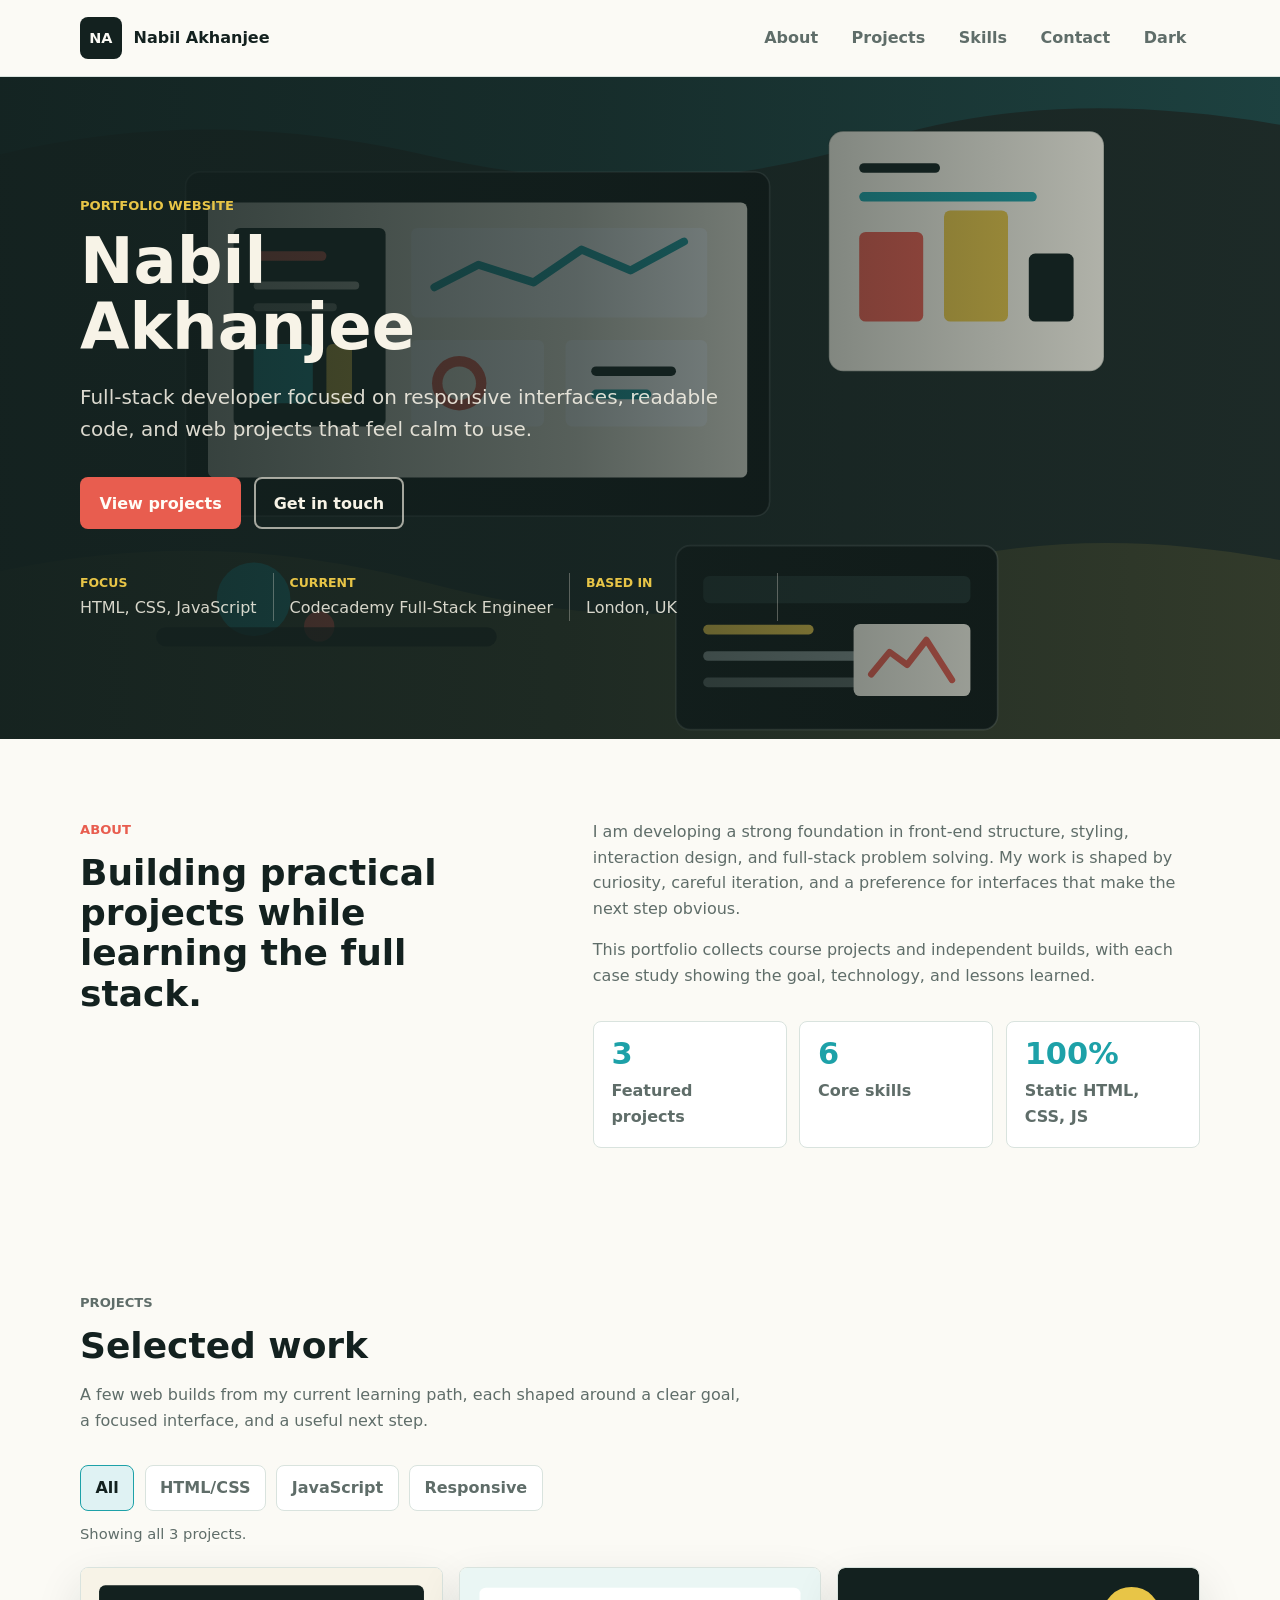
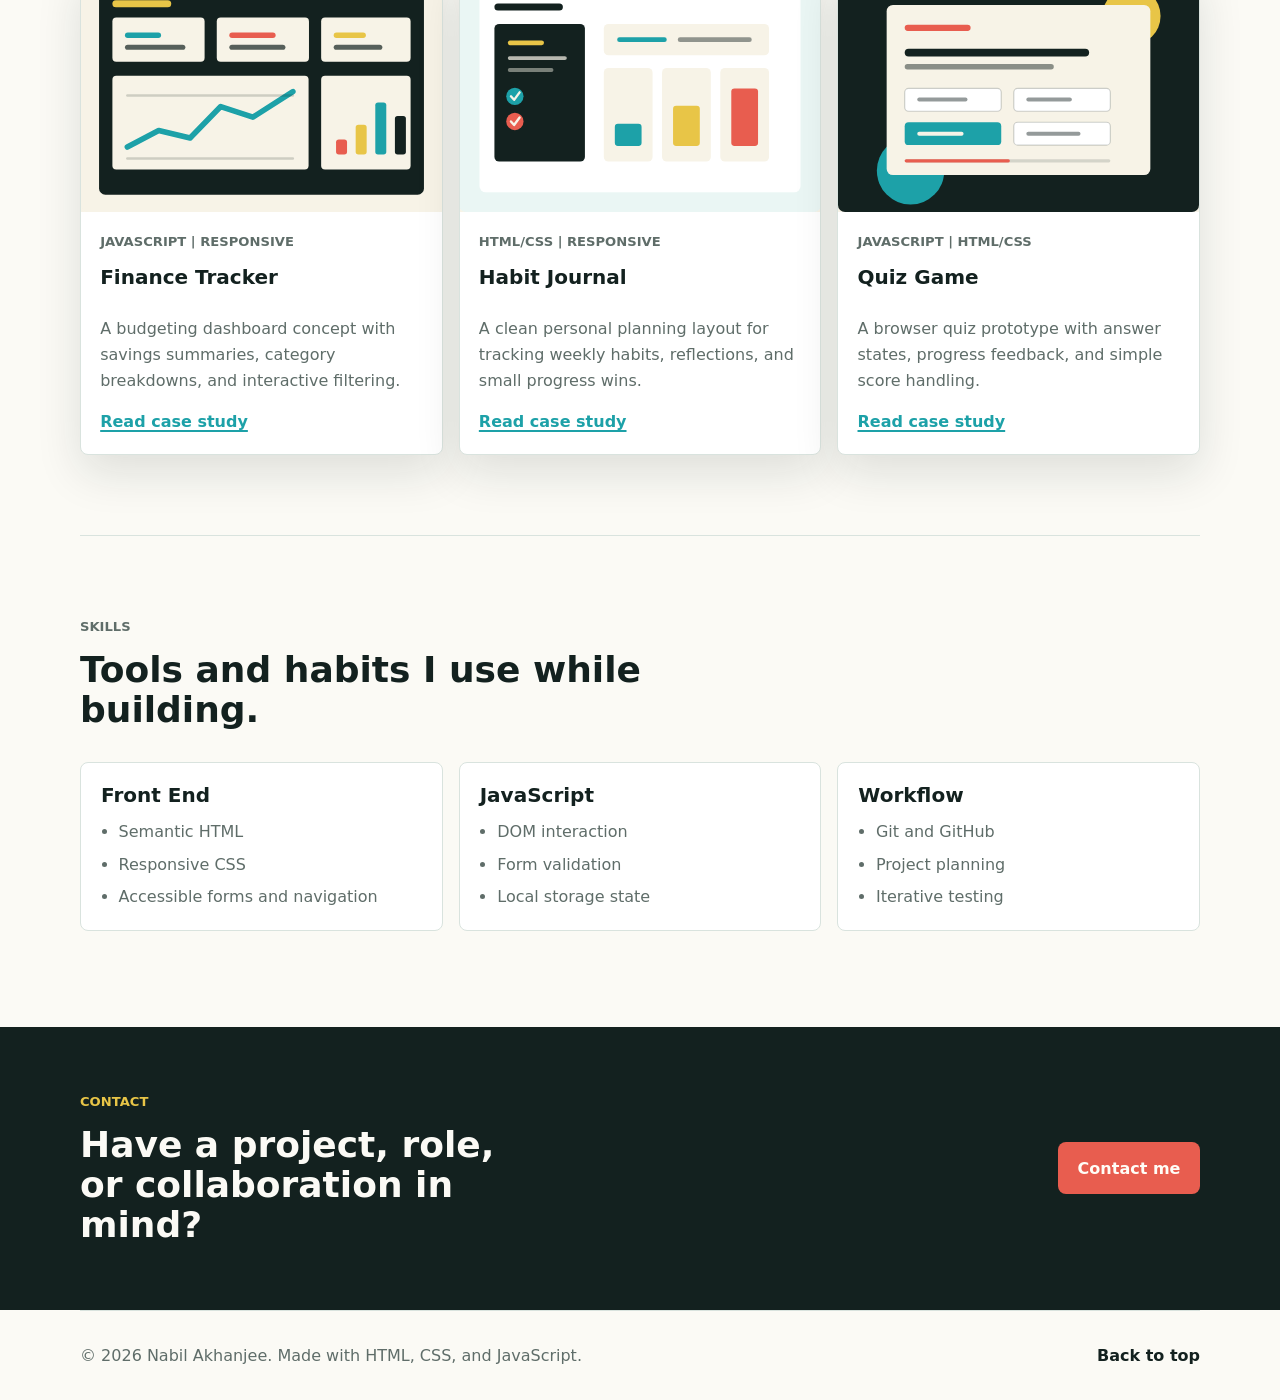
==== index.html @ 6a5a8739 "Create portfolio website" ====
<!DOCTYPE html>
<html lang="en">
  <head>
    <meta charset="UTF-8" />
    <meta name="viewport" content="width=device-width, initial-scale=1.0" />
    <meta
      name="description"
      content="Portfolio website for Nabil Akhanjee, a full-stack developer building clear and useful web experiences."
    />
    <title>Nabil Akhanjee | Portfolio</title>
    <link rel="stylesheet" href="style.css" />
    <script src="script.js" defer></script>
  </head>
  <body data-page="home">
    <a class="skip-link" href="#main-content">Skip to content</a>

    <header class="site-header">
      <div class="header-inner">
        <a class="site-logo" href="index.html" aria-label="Nabil Akhanjee home">
          <span class="logo-mark">NA</span>
          <span>Nabil Akhanjee</span>
        </a>

        <button
          class="nav-toggle"
          type="button"
          aria-controls="primary-nav"
          aria-expanded="false"
        >
          <span class="visually-hidden">Menu</span>
          <span class="nav-toggle-line"></span>
          <span class="nav-toggle-line"></span>
          <span class="nav-toggle-line"></span>
        </button>

        <nav class="primary-nav" id="primary-nav" aria-label="Primary navigation">
          <a href="#about">About</a>
          <a href="#projects">Projects</a>
          <a href="#skills">Skills</a>
          <a href="contact.html">Contact</a>
          <button class="theme-toggle" type="button" data-theme-toggle aria-pressed="false">
            Theme
          </button>
        </nav>
      </div>
    </header>

    <main id="main-content">
      <section class="hero" aria-labelledby="hero-title">
        <div class="hero-content reveal">
          <p class="eyebrow">Portfolio Website</p>
          <h1 id="hero-title">Nabil Akhanjee</h1>
          <p class="hero-lede">
            Full-stack developer focused on responsive interfaces, readable code,
            and web projects that feel calm to use.
          </p>
          <div class="hero-actions" aria-label="Portfolio actions">
            <a class="button button-primary" href="#projects">View projects</a>
            <a class="button button-secondary" href="contact.html">Get in touch</a>
          </div>
          <dl class="hero-meta" aria-label="Portfolio summary">
            <div>
              <dt>Focus</dt>
              <dd>HTML, CSS, JavaScript</dd>
            </div>
            <div>
              <dt>Current</dt>
              <dd>Codecademy Full-Stack Engineer</dd>
            </div>
            <div>
              <dt>Based in</dt>
              <dd>London, UK</dd>
            </div>
          </dl>
        </div>
      </section>

      <section class="section split-section reveal" id="about" aria-labelledby="about-title">
        <div>
          <p class="section-kicker">About</p>
          <h2 id="about-title">Building practical projects while learning the full stack.</h2>
        </div>
        <div class="copy-stack">
          <p>
            I am developing a strong foundation in front-end structure, styling,
            interaction design, and full-stack problem solving. My work is shaped
            by curiosity, careful iteration, and a preference for interfaces that
            make the next step obvious.
          </p>
          <p>
            This portfolio collects course projects and independent builds, with
            each case study showing the goal, technology, and lessons learned.
          </p>
          <div class="metrics" aria-label="Portfolio metrics">
            <div class="metric">
              <strong>3</strong>
              <span>Featured projects</span>
            </div>
            <div class="metric">
              <strong>6</strong>
              <span>Core skills</span>
            </div>
            <div class="metric">
              <strong>100%</strong>
              <span>Static HTML, CSS, JS</span>
            </div>
          </div>
        </div>
      </section>

      <section class="section projects-section" id="projects" aria-labelledby="projects-title">
        <div class="section-heading reveal">
          <p class="section-kicker">Projects</p>
          <h2 id="projects-title">Selected work</h2>
          <p>
            A few web builds from my current learning path, each shaped around
            a clear goal, a focused interface, and a useful next step.
          </p>
        </div>

        <div class="filter-bar reveal" aria-label="Project filters">
          <button class="filter-button is-active" type="button" data-filter="all">
            All
          </button>
          <button class="filter-button" type="button" data-filter="html-css">
            HTML/CSS
          </button>
          <button class="filter-button" type="button" data-filter="javascript">
            JavaScript
          </button>
          <button class="filter-button" type="button" data-filter="responsive">
            Responsive
          </button>
        </div>
        <p class="project-status" data-project-status aria-live="polite">Showing all projects.</p>

        <div class="project-grid">
          <article class="project-card reveal" data-project-card data-categories="javascript responsive">
            <a class="project-visual" href="projects/finance-tracker.html" aria-label="Open Finance Tracker project">
              <img src="assets/finance-tracker.svg" alt="Finance tracker dashboard preview" />
            </a>
            <div class="project-card-body">
              <p class="tag-list">JavaScript | Responsive</p>
              <h3>Finance Tracker</h3>
              <p>
                A budgeting dashboard concept with savings summaries, category
                breakdowns, and interactive filtering.
              </p>
              <a class="text-link" href="projects/finance-tracker.html">Read case study</a>
            </div>
          </article>

          <article class="project-card reveal" data-project-card data-categories="html-css responsive">
            <a class="project-visual" href="projects/habit-journal.html" aria-label="Open Habit Journal project">
              <img src="assets/habit-journal.svg" alt="Habit journal weekly planner preview" />
            </a>
            <div class="project-card-body">
              <p class="tag-list">HTML/CSS | Responsive</p>
              <h3>Habit Journal</h3>
              <p>
                A clean personal planning layout for tracking weekly habits,
                reflections, and small progress wins.
              </p>
              <a class="text-link" href="projects/habit-journal.html">Read case study</a>
            </div>
          </article>

          <article class="project-card reveal" data-project-card data-categories="javascript html-css">
            <a class="project-visual" href="projects/quiz-game.html" aria-label="Open Quiz Game project">
              <img src="assets/quiz-game.svg" alt="Quiz game interface preview" />
            </a>
            <div class="project-card-body">
              <p class="tag-list">JavaScript | HTML/CSS</p>
              <h3>Quiz Game</h3>
              <p>
                A browser quiz prototype with answer states, progress feedback,
                and simple score handling.
              </p>
              <a class="text-link" href="projects/quiz-game.html">Read case study</a>
            </div>
          </article>
        </div>
      </section>

      <section class="section skills-section reveal" id="skills" aria-labelledby="skills-title">
        <div class="section-heading">
          <p class="section-kicker">Skills</p>
          <h2 id="skills-title">Tools and habits I use while building.</h2>
        </div>
        <div class="skill-grid">
          <div class="skill-group">
            <h3>Front End</h3>
            <ul>
              <li>Semantic HTML</li>
              <li>Responsive CSS</li>
              <li>Accessible forms and navigation</li>
            </ul>
          </div>
          <div class="skill-group">
            <h3>JavaScript</h3>
            <ul>
              <li>DOM interaction</li>
              <li>Form validation</li>
              <li>Local storage state</li>
            </ul>
          </div>
          <div class="skill-group">
            <h3>Workflow</h3>
            <ul>
              <li>Git and GitHub</li>
              <li>Project planning</li>
              <li>Iterative testing</li>
            </ul>
          </div>
        </div>
      </section>

      <section class="contact-band reveal" aria-labelledby="contact-cta-title">
        <div>
          <p class="section-kicker">Contact</p>
          <h2 id="contact-cta-title">Have a project, role, or collaboration in mind?</h2>
        </div>
        <a class="button button-primary" href="contact.html">Contact me</a>
      </section>
    </main>

    <footer class="site-footer">
      <p>&copy; <span data-current-year></span> Nabil Akhanjee. Made with HTML, CSS, and JavaScript.</p>
      <a href="#main-content">Back to top</a>
    </footer>
  </body>
</html>
---- style.css ----
:root {
  color-scheme: light;
  --bg: #fbfaf5;
  --surface: #ffffff;
  --surface-strong: #f7f3e7;
  --ink: #13211f;
  --muted: #5f6d69;
  --line: #d9e3de;
  --accent: #e85d4f;
  --teal: #1da1a8;
  --gold: #e8c547;
  --success: #247a4d;
  --danger: #b3261e;
  --shadow: 0 18px 46px rgba(19, 33, 31, 0.12);
  --max-width: 1120px;
  --header-height: 76px;
}

:root[data-theme="dark"] {
  color-scheme: dark;
  --bg: #101816;
  --surface: #16221f;
  --surface-strong: #20312d;
  --ink: #f7f3e7;
  --muted: #becbc7;
  --line: #34504a;
  --accent: #ff8a7d;
  --teal: #5ccbd0;
  --gold: #f0d86a;
  --success: #83d6a4;
  --danger: #ff9a91;
  --shadow: 0 18px 46px rgba(0, 0, 0, 0.28);
}

* {
  box-sizing: border-box;
}

html {
  scroll-behavior: smooth;
}

body {
  margin: 0;
  background: var(--bg);
  color: var(--ink);
  font-family: Inter, ui-sans-serif, system-ui, -apple-system, BlinkMacSystemFont, "Segoe UI", sans-serif;
  font-size: 1rem;
  line-height: 1.6;
}

body.nav-open {
  overflow: hidden;
}

img {
  display: block;
  max-width: 100%;
}

a {
  color: inherit;
}

button,
input,
textarea {
  font: inherit;
}

button {
  cursor: pointer;
}

ul,
ol {
  padding-left: 1.2rem;
}

::selection {
  background: var(--gold);
  color: #13211f;
}

.skip-link {
  position: absolute;
  left: 1rem;
  top: 1rem;
  z-index: 100;
  transform: translateY(-160%);
  background: var(--ink);
  color: var(--bg);
  padding: 0.7rem 1rem;
  border-radius: 6px;
}

.skip-link:focus {
  transform: translateY(0);
}

.visually-hidden {
  position: absolute;
  width: 1px;
  height: 1px;
  padding: 0;
  margin: -1px;
  overflow: hidden;
  clip: rect(0, 0, 0, 0);
  white-space: nowrap;
  border: 0;
}

.site-header {
  position: sticky;
  top: 0;
  z-index: 20;
  min-height: var(--header-height);
  background: color-mix(in srgb, var(--bg) 88%, transparent);
  border-bottom: 1px solid var(--line);
  backdrop-filter: blur(18px);
}

.header-inner {
  width: min(100% - 2rem, var(--max-width));
  min-height: var(--header-height);
  margin: 0 auto;
  display: flex;
  align-items: center;
  justify-content: space-between;
  gap: 1rem;
}

.site-logo {
  display: inline-flex;
  align-items: center;
  gap: 0.75rem;
  text-decoration: none;
  font-weight: 800;
}

.logo-mark {
  display: inline-grid;
  place-items: center;
  width: 2.6rem;
  height: 2.6rem;
  border-radius: 8px;
  background: var(--ink);
  color: var(--bg);
  font-size: 0.9rem;
  line-height: 1;
}

.primary-nav {
  display: flex;
  align-items: center;
  gap: 0.4rem;
}

.primary-nav a,
.theme-toggle {
  min-height: 2.5rem;
  border: 0;
  border-radius: 8px;
  background: transparent;
  color: var(--muted);
  text-decoration: none;
  padding: 0.55rem 0.85rem;
  font-weight: 700;
}

.primary-nav a:hover,
.primary-nav a:focus-visible,
.primary-nav a[aria-current="page"],
.theme-toggle:hover,
.theme-toggle:focus-visible {
  color: var(--ink);
  background: var(--surface-strong);
  outline: none;
}

.theme-toggle[aria-pressed="true"] {
  color: var(--ink);
  box-shadow: inset 0 0 0 2px var(--line);
}

.nav-toggle {
  display: none;
  width: 2.75rem;
  height: 2.75rem;
  border: 1px solid var(--line);
  border-radius: 8px;
  background: var(--surface);
  color: var(--ink);
  place-items: center;
  gap: 0.25rem;
}

.nav-toggle-line {
  display: block;
  width: 1.2rem;
  height: 2px;
  background: currentColor;
  border-radius: 999px;
}

.hero {
  min-height: calc(82vh - var(--header-height));
  display: grid;
  align-items: center;
  padding: 5rem 1rem;
  background:
    linear-gradient(90deg, rgba(19, 33, 31, 0.92), rgba(19, 33, 31, 0.7) 45%, rgba(19, 33, 31, 0.18)),
    url("assets/portfolio-workspace.svg");
  background-position: center;
  background-size: cover;
  color: #f7f3e7;
}

.hero-content {
  width: min(100% - 2rem, var(--max-width));
  margin: 0 auto;
}

.eyebrow,
.section-kicker,
.tag-list {
  margin: 0 0 0.8rem;
  color: var(--accent);
  font-size: 0.82rem;
  font-weight: 900;
  text-transform: uppercase;
  letter-spacing: 0;
}

.hero .eyebrow {
  color: var(--gold);
}

.hero h1,
.page-hero h1,
.project-detail-hero h1 {
  margin: 0;
  max-width: 12ch;
  font-size: 4rem;
  line-height: 1.02;
  letter-spacing: 0;
}

.hero-lede {
  max-width: 43rem;
  margin: 1.35rem 0 0;
  color: rgba(247, 243, 231, 0.88);
  font-size: 1.25rem;
}

.hero-actions {
  display: flex;
  flex-wrap: wrap;
  gap: 0.8rem;
  margin-top: 2rem;
}

.button {
  display: inline-flex;
  align-items: center;
  justify-content: center;
  min-height: 2.9rem;
  border: 2px solid transparent;
  border-radius: 8px;
  padding: 0.7rem 1.1rem;
  text-decoration: none;
  font-weight: 900;
  transition: transform 180ms ease, background-color 180ms ease, border-color 180ms ease;
}

.button:hover,
.button:focus-visible {
  transform: translateY(-2px);
  outline: none;
}

.button-primary {
  background: var(--accent);
  color: #fffdf7;
}

.button-primary:hover,
.button-primary:focus-visible {
  background: #c94438;
}

.button-secondary {
  border-color: rgba(247, 243, 231, 0.64);
  color: #f7f3e7;
}

.button-secondary:hover,
.button-secondary:focus-visible {
  background: rgba(247, 243, 231, 0.12);
}

.hero-meta {
  display: flex;
  flex-wrap: wrap;
  gap: 1rem;
  margin: 2.7rem 0 0;
}

.hero-meta div {
  min-width: 12rem;
  padding: 0 1rem 0 0;
  border-right: 1px solid rgba(247, 243, 231, 0.3);
}

.hero-meta dt {
  color: var(--gold);
  font-size: 0.78rem;
  font-weight: 900;
  text-transform: uppercase;
  letter-spacing: 0;
}

.hero-meta dd {
  margin: 0.15rem 0 0;
  color: rgba(247, 243, 231, 0.86);
}

.section {
  width: min(100% - 2rem, var(--max-width));
  margin: 0 auto;
  padding: 5rem 0;
}

.split-section {
  display: grid;
  grid-template-columns: 0.85fr 1.15fr;
  gap: 4rem;
  align-items: start;
}

.section h2,
.contact-band h2 {
  margin: 0;
  font-size: 2.25rem;
  line-height: 1.12;
  letter-spacing: 0;
}

.section-heading {
  max-width: 42rem;
  margin-bottom: 2rem;
}

.section-heading p,
.copy-stack p,
.page-hero p,
.project-detail-hero p,
.project-detail-grid p,
.contact-details p {
  color: var(--muted);
}

.copy-stack p:first-child {
  margin-top: 0;
}

.metrics {
  display: grid;
  grid-template-columns: repeat(3, 1fr);
  gap: 0.8rem;
  margin-top: 2rem;
}

.metric {
  min-height: 7rem;
  padding: 1.1rem;
  border: 1px solid var(--line);
  border-radius: 8px;
  background: var(--surface);
}

.metric strong {
  display: block;
  color: var(--teal);
  font-size: 1.9rem;
  line-height: 1;
}

.metric span {
  display: block;
  margin-top: 0.55rem;
  color: var(--muted);
  font-weight: 700;
}

.projects-section {
  padding-top: 4rem;
}

.filter-bar {
  display: flex;
  flex-wrap: wrap;
  gap: 0.65rem;
  margin-bottom: 0.7rem;
}

.filter-button {
  min-height: 2.5rem;
  border: 1px solid var(--line);
  border-radius: 8px;
  background: var(--surface);
  color: var(--muted);
  padding: 0.55rem 0.9rem;
  font-weight: 800;
}

.filter-button:hover,
.filter-button:focus-visible,
.filter-button.is-active {
  border-color: var(--teal);
  background: color-mix(in srgb, var(--teal) 14%, var(--surface));
  color: var(--ink);
  outline: none;
}

.project-status {
  min-height: 1.5rem;
  margin: 0 0 1.35rem;
  color: var(--muted);
  font-size: 0.92rem;
}

.project-grid {
  display: grid;
  grid-template-columns: repeat(3, minmax(0, 1fr));
  gap: 1rem;
}

.project-card {
  display: flex;
  flex-direction: column;
  min-height: 100%;
  overflow: hidden;
  border: 1px solid var(--line);
  border-radius: 8px;
  background: var(--surface);
  box-shadow: var(--shadow);
}

.project-card[hidden] {
  display: none;
}

.project-visual {
  display: block;
  aspect-ratio: 1.48;
  overflow: hidden;
  background: var(--surface-strong);
}

.project-visual img {
  width: 100%;
  height: 100%;
  object-fit: cover;
  transition: transform 240ms ease;
}

.project-card:hover .project-visual img,
.project-card:focus-within .project-visual img {
  transform: scale(1.025);
}

.project-card-body {
  display: flex;
  flex-direction: column;
  flex: 1;
  padding: 1.2rem;
}

.project-card h3,
.skill-group h3,
.contact-details h2,
.project-detail-grid h2 {
  margin: 0 0 0.65rem;
  font-size: 1.25rem;
  line-height: 1.25;
}

.project-card p {
  color: var(--muted);
}

.project-card .text-link {
  margin-top: auto;
}

.text-link {
  color: var(--teal);
  font-weight: 900;
  text-decoration: underline;
  text-decoration-thickness: 0.12em;
  text-underline-offset: 0.2em;
}

.text-link:hover,
.text-link:focus-visible {
  color: var(--accent);
  outline: none;
}

.skills-section {
  border-top: 1px solid var(--line);
}

.skill-grid {
  display: grid;
  grid-template-columns: repeat(3, minmax(0, 1fr));
  gap: 1rem;
}

.skill-group {
  padding: 1.25rem;
  border: 1px solid var(--line);
  border-radius: 8px;
  background: var(--surface);
}

.skill-group ul,
.checked-list {
  margin: 0;
  padding-left: 1.1rem;
  color: var(--muted);
}

.skill-group li + li,
.checked-list li + li {
  margin-top: 0.45rem;
}

.contact-band {
  width: 100%;
  display: flex;
  align-items: center;
  justify-content: space-between;
  gap: 2rem;
  margin-top: 1rem;
  padding: 4rem max(1rem, calc((100vw - var(--max-width)) / 2));
  background: var(--ink);
  color: var(--bg);
}

.contact-band .section-kicker {
  color: var(--gold);
}

.contact-band h2 {
  max-width: 17ch;
}

.site-footer {
  width: min(100% - 2rem, var(--max-width));
  margin: 0 auto;
  padding: 2rem 0;
  display: flex;
  align-items: center;
  justify-content: space-between;
  gap: 1rem;
  color: var(--muted);
  border-top: 1px solid var(--line);
}

.site-footer p {
  margin: 0;
}

.site-footer a {
  color: var(--ink);
  font-weight: 800;
  text-decoration: none;
}

.page-hero,
.project-detail-hero {
  width: min(100% - 2rem, var(--max-width));
  margin: 0 auto;
  padding: 5rem 0 3rem;
}

.page-hero {
  border-bottom: 1px solid var(--line);
}

.page-hero h1 {
  max-width: 14ch;
}

.page-hero p,
.project-detail-hero p {
  max-width: 48rem;
  font-size: 1.15rem;
}

.contact-layout {
  display: grid;
  grid-template-columns: 0.85fr 1.15fr;
  gap: 3rem;
  align-items: start;
}

.contact-list {
  list-style: none;
  margin: 2rem 0 0;
  padding: 0;
  border-top: 1px solid var(--line);
}

.contact-list li {
  display: flex;
  justify-content: space-between;
  gap: 1rem;
  padding: 1rem 0;
  border-bottom: 1px solid var(--line);
}

.contact-list span {
  color: var(--muted);
  font-weight: 800;
}

.contact-list a {
  color: var(--teal);
  font-weight: 900;
}

.contact-form {
  display: grid;
  gap: 1rem;
  padding: 1.35rem;
  border: 1px solid var(--line);
  border-radius: 8px;
  background: var(--surface);
  box-shadow: var(--shadow);
}

.form-field {
  display: grid;
  gap: 0.4rem;
}

.form-field label {
  font-weight: 900;
}

.form-field input,
.form-field textarea {
  width: 100%;
  border: 1px solid var(--line);
  border-radius: 8px;
  background: var(--bg);
  color: var(--ink);
  padding: 0.8rem 0.9rem;
}

.form-field input:focus,
.form-field textarea:focus {
  border-color: var(--teal);
  outline: 3px solid color-mix(in srgb, var(--teal) 22%, transparent);
}

.form-field.has-error input,
.form-field.has-error textarea {
  border-color: var(--danger);
}

.field-error,
.form-status {
  min-height: 1.35rem;
  margin: 0;
  color: var(--danger);
  font-size: 0.92rem;
}

.form-status.is-success {
  color: var(--success);
  font-weight: 800;
}

.project-detail {
  width: min(100% - 2rem, var(--max-width));
  margin: 0 auto;
  padding-bottom: 5rem;
}

.project-detail-hero {
  width: 100%;
}

.project-detail-hero h1 {
  margin-top: 0.6rem;
}

.pill-list {
  display: flex;
  flex-wrap: wrap;
  gap: 0.55rem;
  list-style: none;
  margin: 1.5rem 0 0;
  padding: 0;
}

.pill-list li {
  border: 1px solid var(--line);
  border-radius: 999px;
  background: var(--surface);
  color: var(--muted);
  padding: 0.45rem 0.75rem;
  font-weight: 800;
}

.detail-image {
  width: 100%;
  aspect-ratio: 1.48;
  object-fit: cover;
  border: 1px solid var(--line);
  border-radius: 8px;
  background: var(--surface);
  box-shadow: var(--shadow);
}

.project-detail-grid {
  display: grid;
  grid-template-columns: repeat(3, minmax(0, 1fr));
  gap: 1rem;
  margin-top: 2rem;
}

.project-detail-grid section {
  padding: 1.25rem;
  border: 1px solid var(--line);
  border-radius: 8px;
  background: var(--surface);
}

body.enable-reveal .reveal {
  opacity: 0;
  transform: translateY(18px);
  transition: opacity 480ms ease, transform 480ms ease;
}

body.enable-reveal .reveal.is-visible {
  opacity: 1;
  transform: translateY(0);
}

@media (prefers-reduced-motion: reduce) {
  html {
    scroll-behavior: auto;
  }

  *,
  *::before,
  *::after {
    transition-duration: 0.01ms !important;
    animation-duration: 0.01ms !important;
    animation-iteration-count: 1 !important;
  }
}

@media (max-width: 900px) {
  .nav-toggle {
    display: grid;
  }

  .primary-nav {
    position: fixed;
    inset: var(--header-height) 1rem auto 1rem;
    display: none;
    flex-direction: column;
    align-items: stretch;
    gap: 0.35rem;
    padding: 0.8rem;
    border: 1px solid var(--line);
    border-radius: 8px;
    background: var(--surface);
    box-shadow: var(--shadow);
  }

  body.nav-open .primary-nav {
    display: flex;
  }

  .primary-nav a,
  .theme-toggle {
    width: 100%;
    text-align: left;
  }

  .hero {
    min-height: calc(76vh - var(--header-height));
    padding: 4rem 1rem;
    background:
      linear-gradient(180deg, rgba(19, 33, 31, 0.92), rgba(19, 33, 31, 0.72)),
      url("assets/portfolio-workspace.svg");
    background-position: center;
    background-size: cover;
  }

  .hero h1,
  .page-hero h1,
  .project-detail-hero h1 {
    font-size: 3rem;
  }

  .hero-lede {
    font-size: 1.1rem;
  }

  .split-section,
  .contact-layout,
  .project-detail-grid {
    grid-template-columns: 1fr;
    gap: 2rem;
  }

  .metrics,
  .project-grid,
  .skill-grid {
    grid-template-columns: 1fr;
  }

  .contact-band,
  .site-footer {
    flex-direction: column;
    align-items: flex-start;
  }
}

@media (max-width: 560px) {
  :root {
    --header-height: 68px;
  }

  .header-inner {
    width: min(100% - 1.4rem, var(--max-width));
  }

  .site-logo span:last-child {
    display: none;
  }

  .hero {
    min-height: auto;
    padding: 3.6rem 0.7rem;
  }

  .hero h1,
  .page-hero h1,
  .project-detail-hero h1 {
    font-size: 2.35rem;
  }

  .section,
  .page-hero,
  .project-detail,
  .project-detail-hero {
    width: min(100% - 1.4rem, var(--max-width));
  }

  .section,
  .page-hero {
    padding: 3.5rem 0;
  }

  .section h2,
  .contact-band h2 {
    font-size: 1.9rem;
  }

  .hero-actions,
  .filter-bar {
    flex-direction: column;
  }

  .button,
  .filter-button {
    width: 100%;
  }

  .hero-meta {
    display: grid;
  }

  .hero-meta div {
    border-right: 0;
    border-bottom: 1px solid rgba(247, 243, 231, 0.24);
    padding: 0 0 0.85rem;
  }

  .contact-list li {
    flex-direction: column;
    gap: 0.2rem;
  }
}
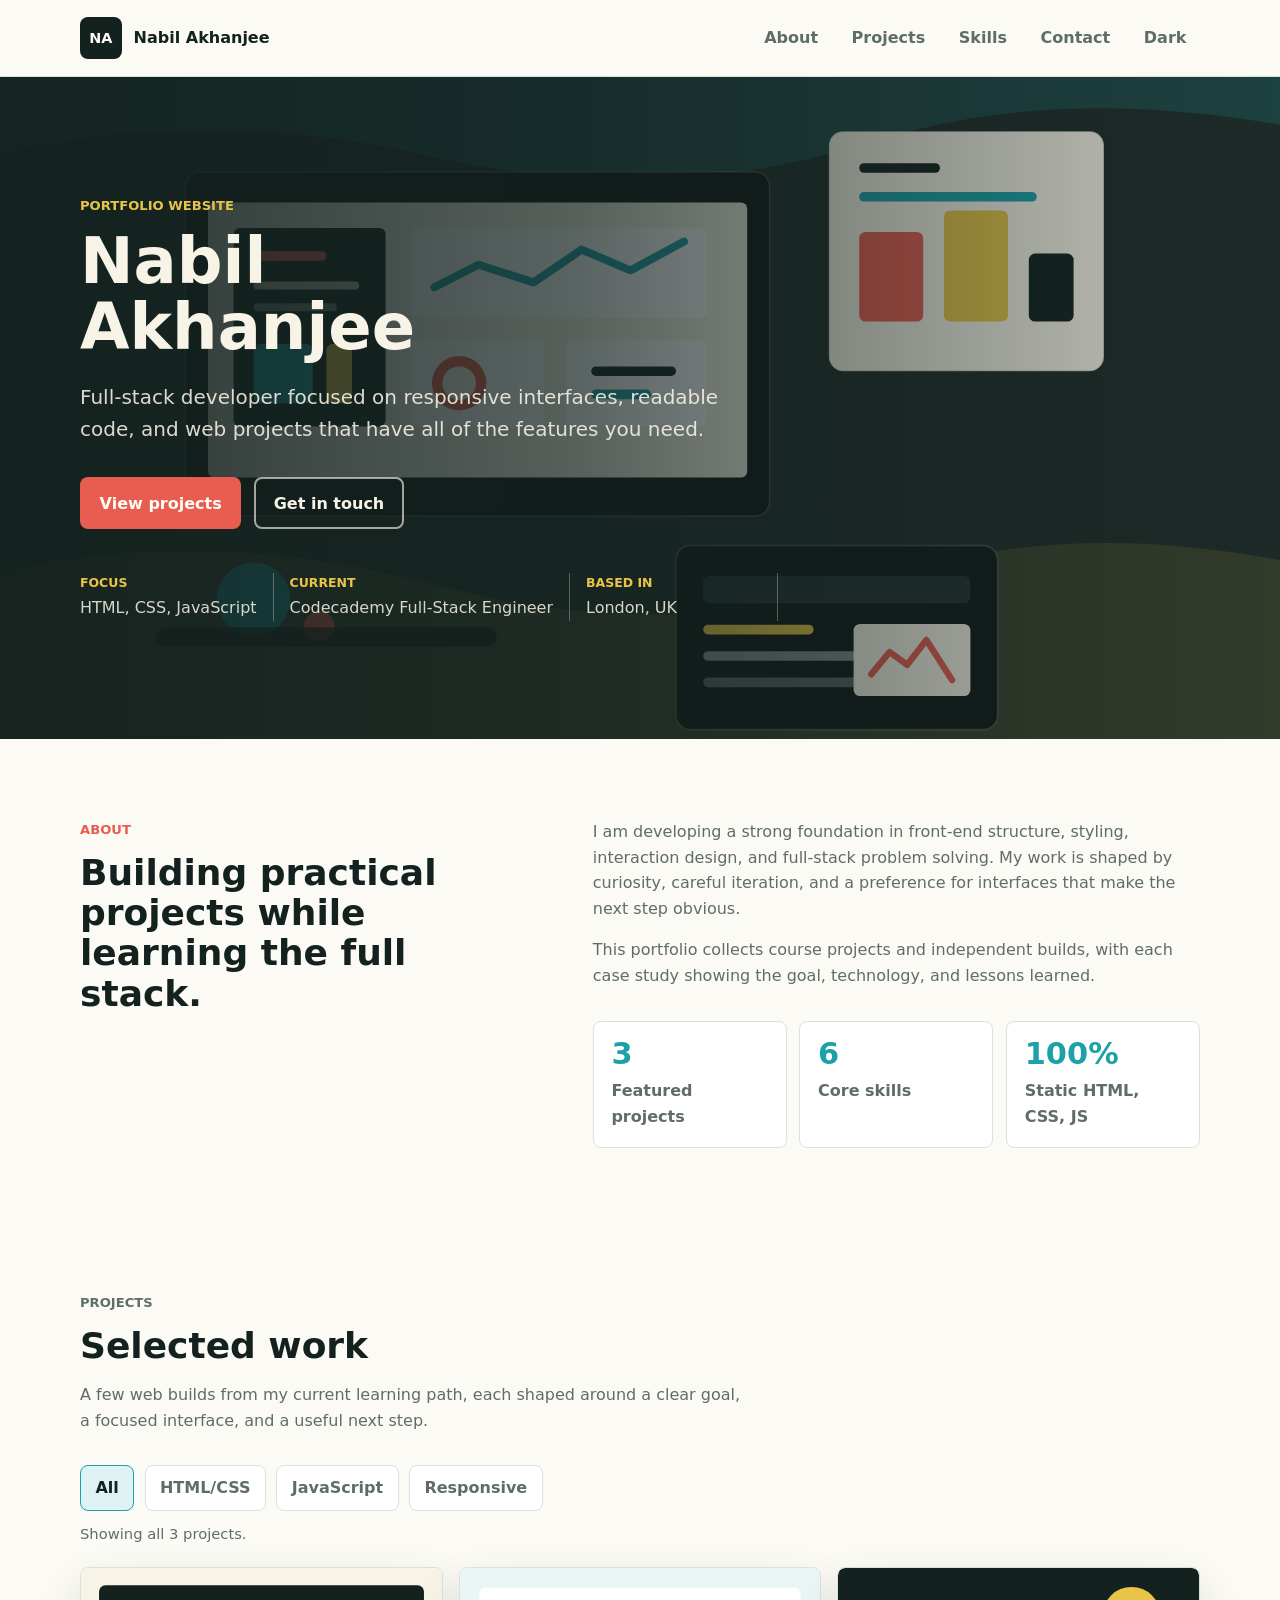
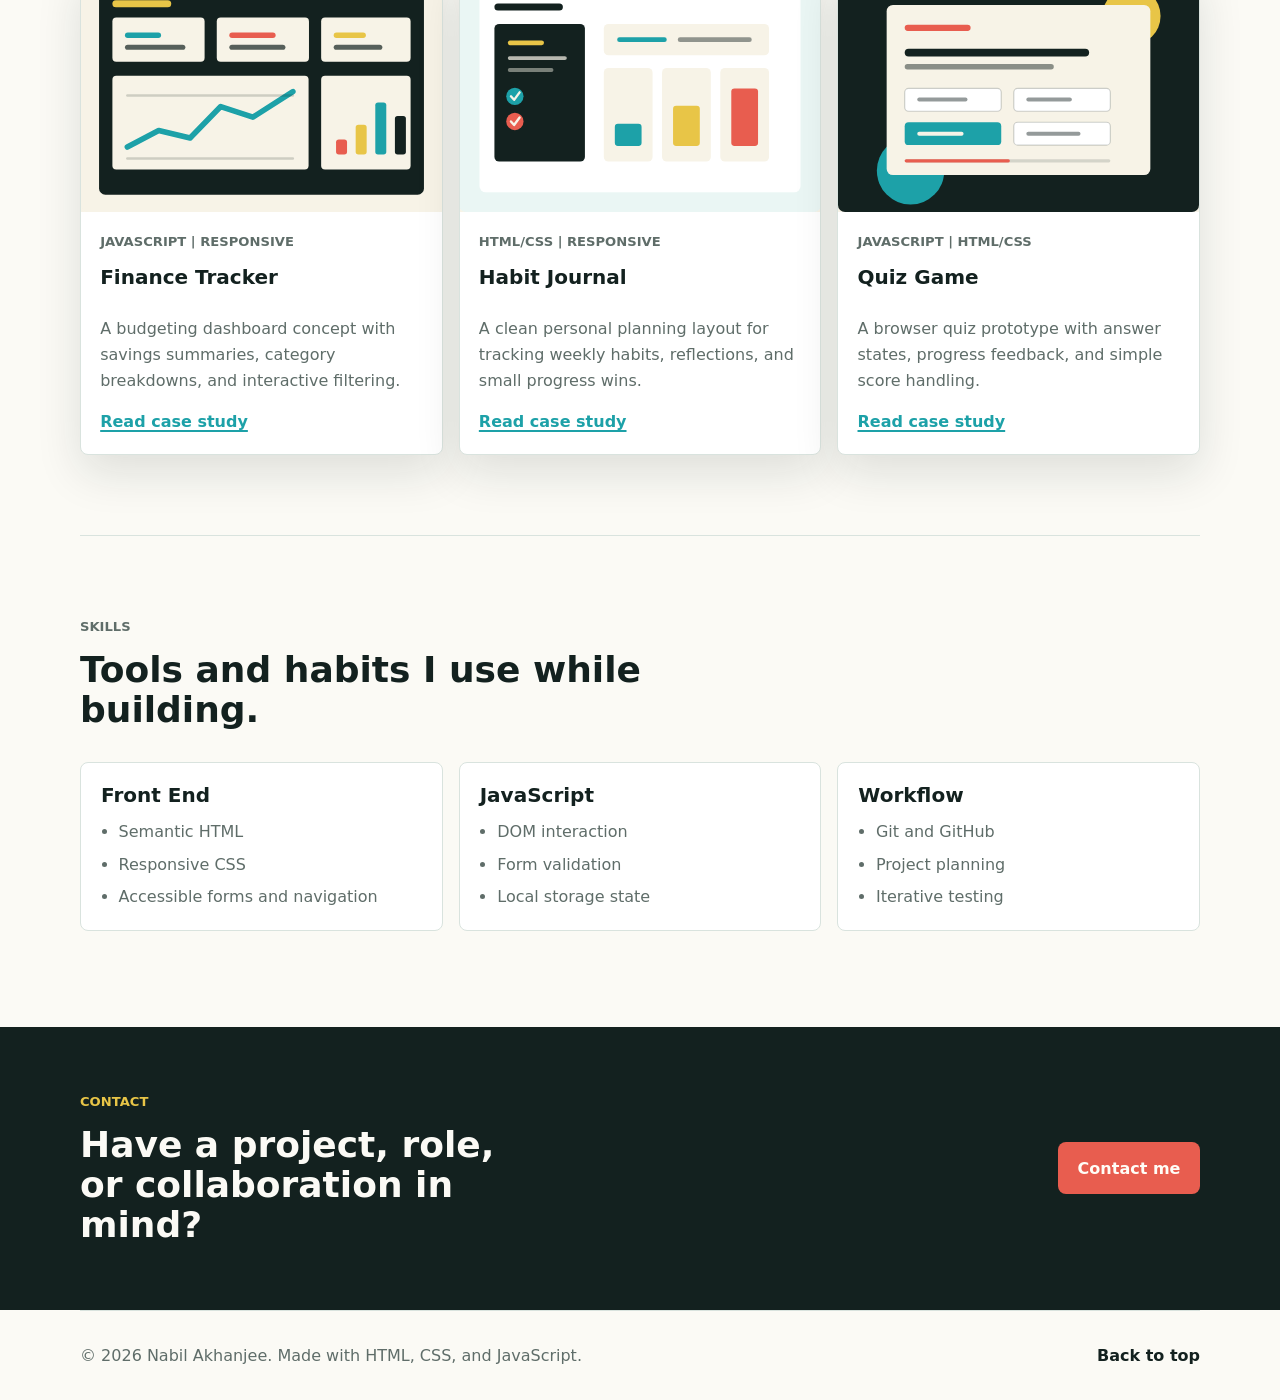
==== commit ad5050a8: "Update to personal description" ====
--- a/index.html
+++ b/index.html
@@ -52,7 +52,7 @@
           <h1 id="hero-title">Nabil Akhanjee</h1>
           <p class="hero-lede">
             Full-stack developer focused on responsive interfaces, readable code,
-            and web projects that feel calm to use.
+            and web projects that have all of the features you need.
           </p>
           <div class="hero-actions" aria-label="Portfolio actions">
             <a class="button button-primary" href="#projects">View projects</a>
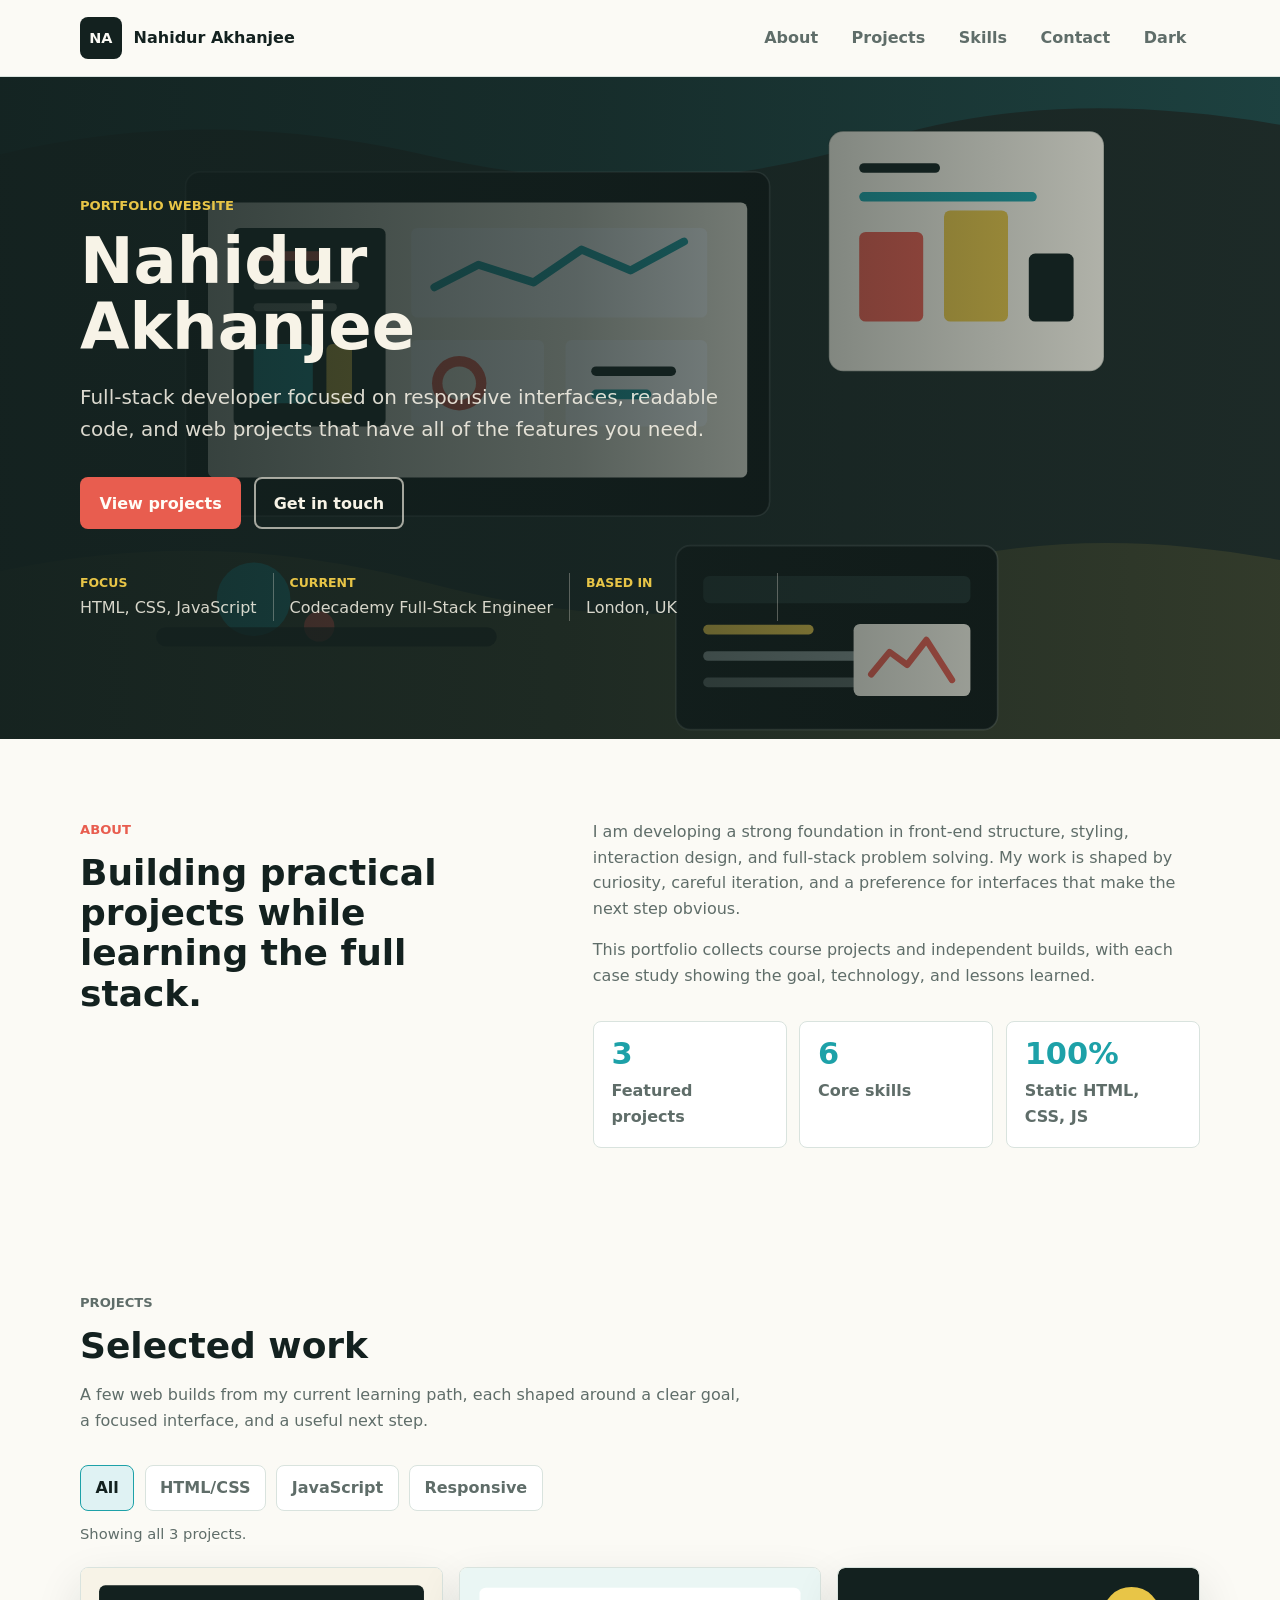
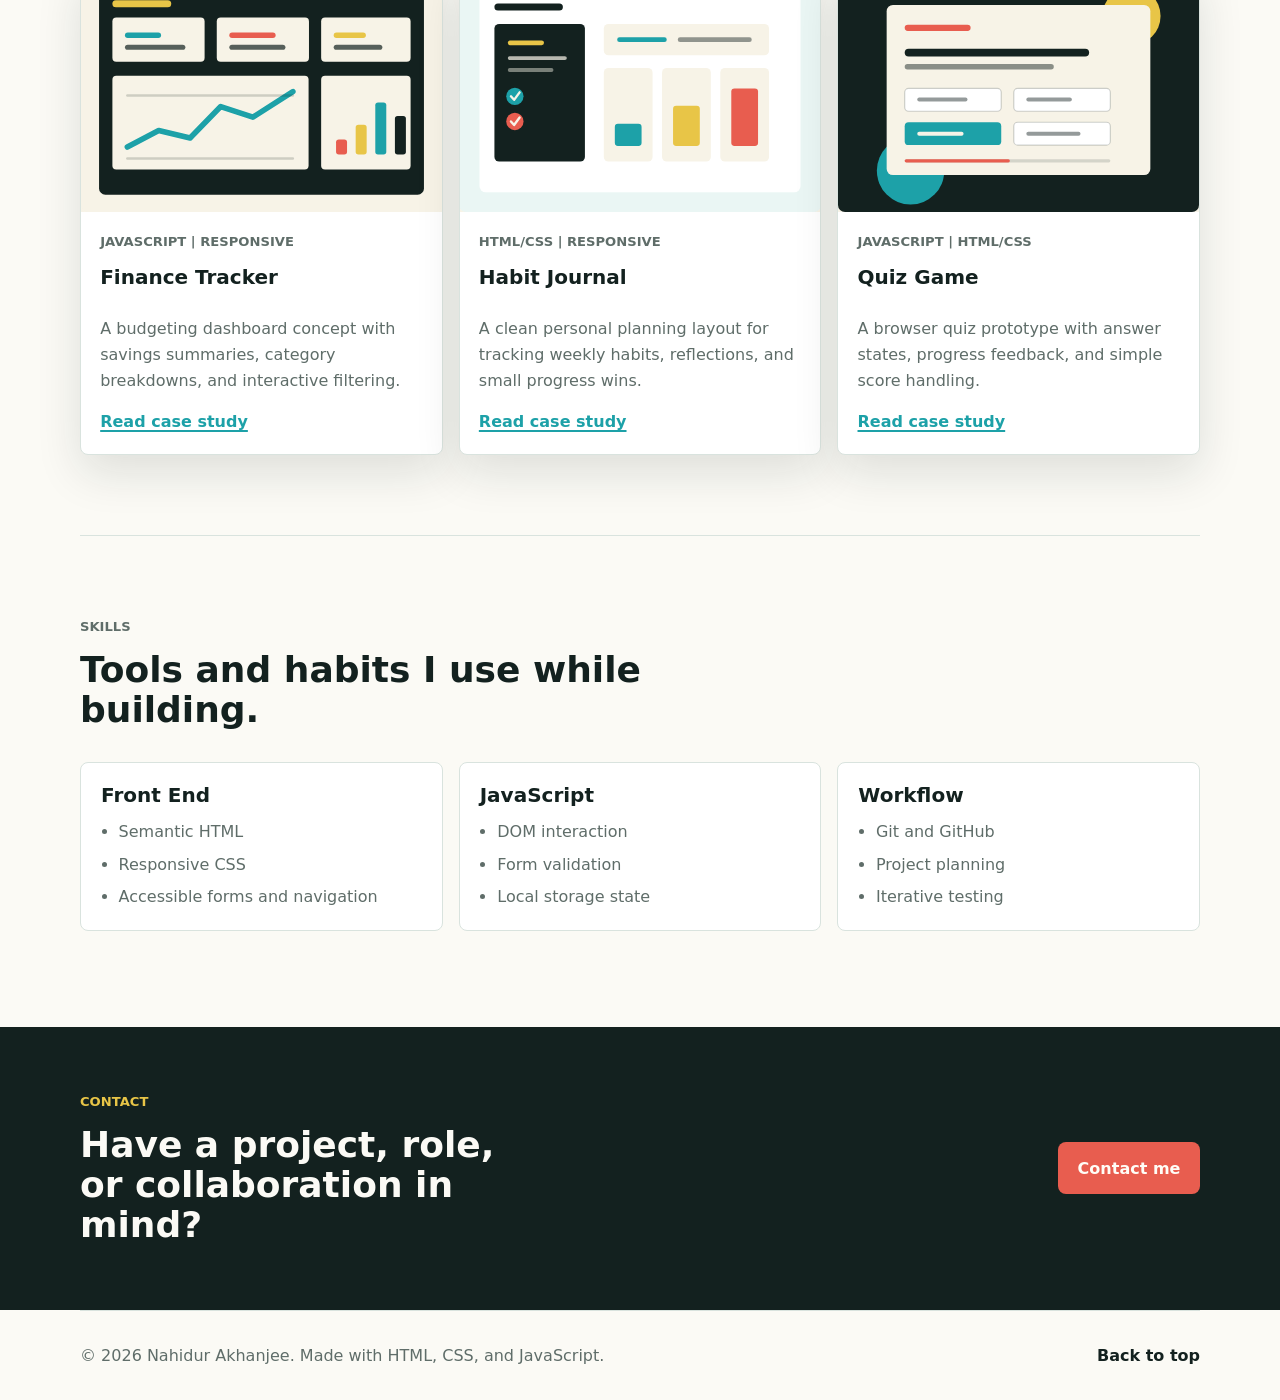
==== commit c8db5110: "Nabil to Nahidur" ====
--- a/index.html
+++ b/index.html
@@ -5,9 +5,9 @@
     <meta name="viewport" content="width=device-width, initial-scale=1.0" />
     <meta
       name="description"
-      content="Portfolio website for Nabil Akhanjee, a full-stack developer building clear and useful web experiences."
+      content="Portfolio website for Nahidur Akhanjee, a full-stack developer building clear and useful web experiences."
     />
-    <title>Nabil Akhanjee | Portfolio</title>
+    <title>Nahidur Akhanjee | Portfolio</title>
     <link rel="stylesheet" href="style.css" />
     <script src="script.js" defer></script>
   </head>
@@ -16,9 +16,9 @@
 
     <header class="site-header">
       <div class="header-inner">
-        <a class="site-logo" href="index.html" aria-label="Nabil Akhanjee home">
+        <a class="site-logo" href="index.html" aria-label="Nahidur Akhanjee home">
           <span class="logo-mark">NA</span>
-          <span>Nabil Akhanjee</span>
+          <span>Nahidur Akhanjee</span>
         </a>
 
         <button
@@ -49,7 +49,7 @@
       <section class="hero" aria-labelledby="hero-title">
         <div class="hero-content reveal">
           <p class="eyebrow">Portfolio Website</p>
-          <h1 id="hero-title">Nabil Akhanjee</h1>
+          <h1 id="hero-title">Nahidur Akhanjee</h1>
           <p class="hero-lede">
             Full-stack developer focused on responsive interfaces, readable code,
             and web projects that have all of the features you need.
@@ -225,7 +225,7 @@
     </main>
 
     <footer class="site-footer">
-      <p>&copy; <span data-current-year></span> Nabil Akhanjee. Made with HTML, CSS, and JavaScript.</p>
+      <p>&copy; <span data-current-year></span> Nahidur Akhanjee. Made with HTML, CSS, and JavaScript.</p>
       <a href="#main-content">Back to top</a>
     </footer>
   </body>
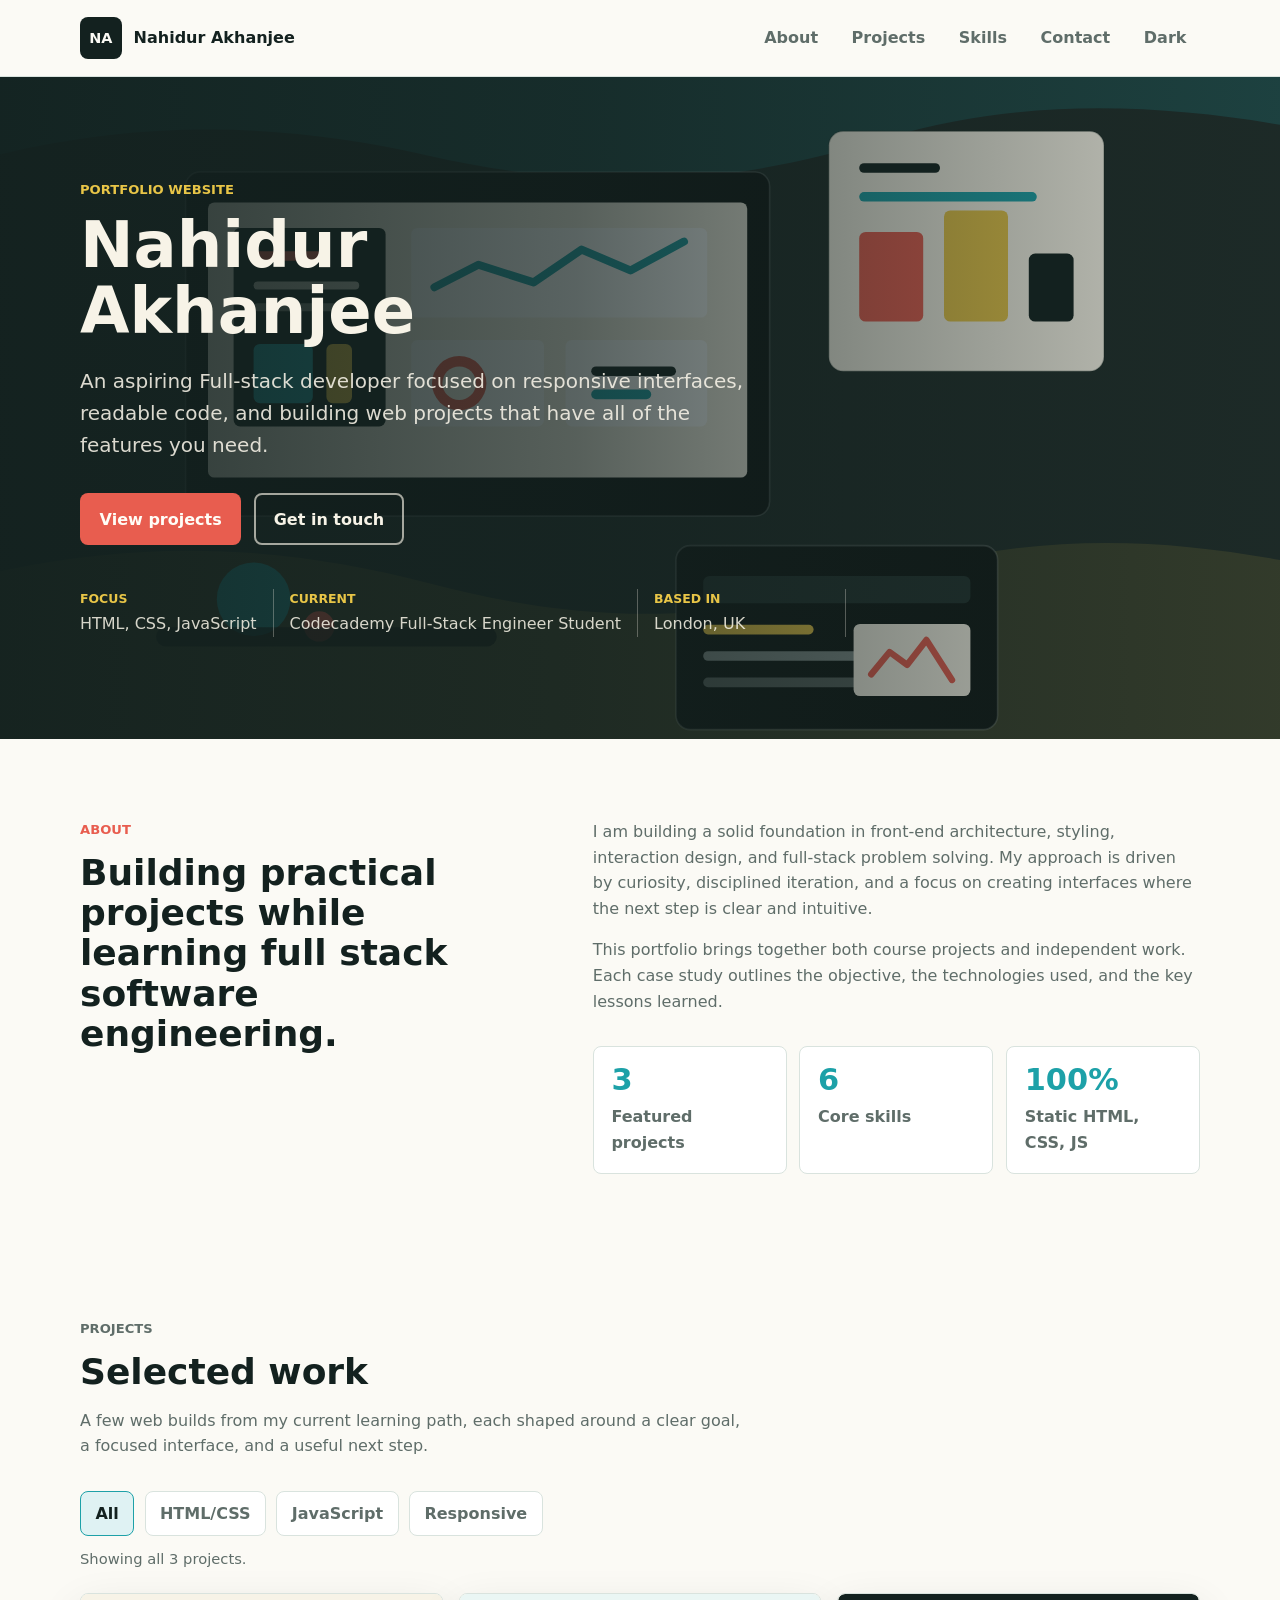
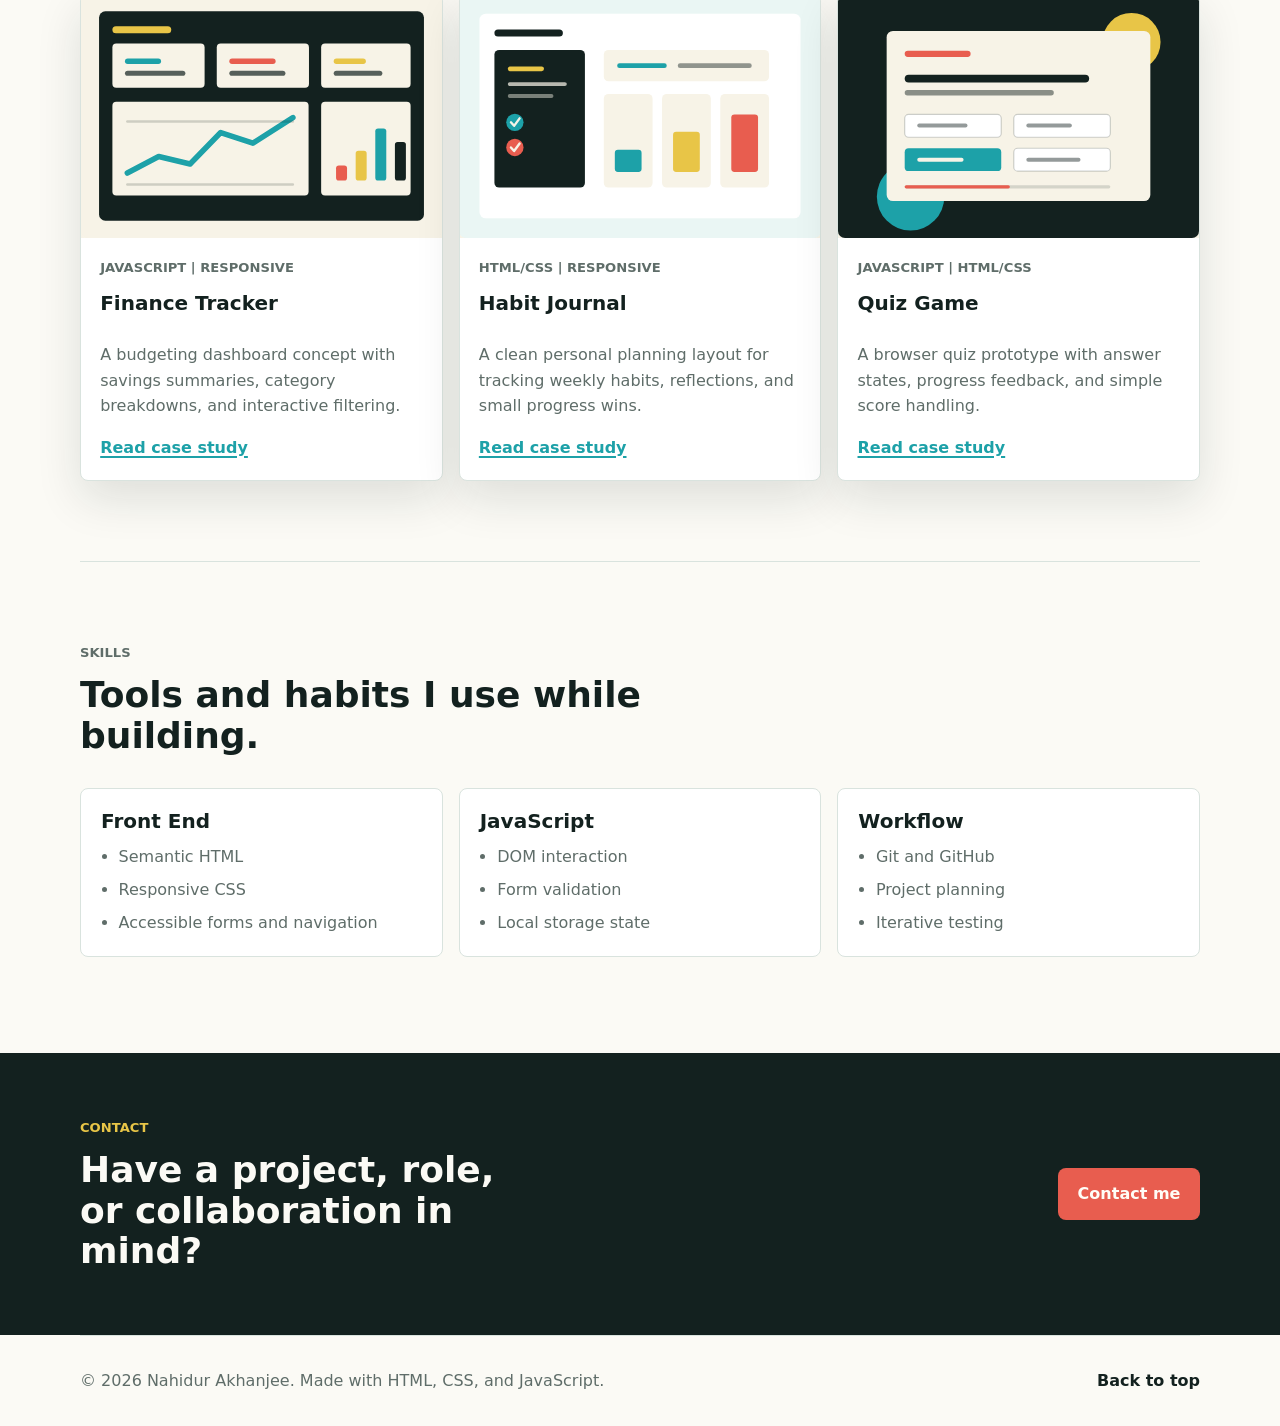
==== commit f9889aa4: "Changes" ====
--- a/index.html
+++ b/index.html
@@ -1,232 +1,229 @@
 <!DOCTYPE html>
 <html lang="en">
-  <head>
-    <meta charset="UTF-8" />
-    <meta name="viewport" content="width=device-width, initial-scale=1.0" />
-    <meta
-      name="description"
-      content="Portfolio website for Nahidur Akhanjee, a full-stack developer building clear and useful web experiences."
-    />
-    <title>Nahidur Akhanjee | Portfolio</title>
-    <link rel="stylesheet" href="style.css" />
-    <script src="script.js" defer></script>
-  </head>
-  <body data-page="home">
-    <a class="skip-link" href="#main-content">Skip to content</a>
-
-    <header class="site-header">
-      <div class="header-inner">
-        <a class="site-logo" href="index.html" aria-label="Nahidur Akhanjee home">
-          <span class="logo-mark">NA</span>
-          <span>Nahidur Akhanjee</span>
-        </a>
-
-        <button
-          class="nav-toggle"
-          type="button"
-          aria-controls="primary-nav"
-          aria-expanded="false"
-        >
-          <span class="visually-hidden">Menu</span>
-          <span class="nav-toggle-line"></span>
-          <span class="nav-toggle-line"></span>
-          <span class="nav-toggle-line"></span>
-        </button>
-
-        <nav class="primary-nav" id="primary-nav" aria-label="Primary navigation">
-          <a href="#about">About</a>
-          <a href="#projects">Projects</a>
-          <a href="#skills">Skills</a>
-          <a href="contact.html">Contact</a>
-          <button class="theme-toggle" type="button" data-theme-toggle aria-pressed="false">
-            Theme
-          </button>
-        </nav>
-      </div>
-    </header>
-
-    <main id="main-content">
-      <section class="hero" aria-labelledby="hero-title">
-        <div class="hero-content reveal">
-          <p class="eyebrow">Portfolio Website</p>
-          <h1 id="hero-title">Nahidur Akhanjee</h1>
-          <p class="hero-lede">
-            Full-stack developer focused on responsive interfaces, readable code,
-            and web projects that have all of the features you need.
-          </p>
-          <div class="hero-actions" aria-label="Portfolio actions">
-            <a class="button button-primary" href="#projects">View projects</a>
-            <a class="button button-secondary" href="contact.html">Get in touch</a>
-          </div>
-          <dl class="hero-meta" aria-label="Portfolio summary">
-            <div>
-              <dt>Focus</dt>
-              <dd>HTML, CSS, JavaScript</dd>
-            </div>
-            <div>
-              <dt>Current</dt>
-              <dd>Codecademy Full-Stack Engineer</dd>
-            </div>
-            <div>
-              <dt>Based in</dt>
-              <dd>London, UK</dd>
-            </div>
-          </dl>
-        </div>
-      </section>
-
-      <section class="section split-section reveal" id="about" aria-labelledby="about-title">
-        <div>
-          <p class="section-kicker">About</p>
-          <h2 id="about-title">Building practical projects while learning the full stack.</h2>
-        </div>
-        <div class="copy-stack">
-          <p>
-            I am developing a strong foundation in front-end structure, styling,
-            interaction design, and full-stack problem solving. My work is shaped
-            by curiosity, careful iteration, and a preference for interfaces that
-            make the next step obvious.
-          </p>
-          <p>
-            This portfolio collects course projects and independent builds, with
-            each case study showing the goal, technology, and lessons learned.
-          </p>
-          <div class="metrics" aria-label="Portfolio metrics">
-            <div class="metric">
-              <strong>3</strong>
-              <span>Featured projects</span>
-            </div>
-            <div class="metric">
-              <strong>6</strong>
-              <span>Core skills</span>
-            </div>
-            <div class="metric">
-              <strong>100%</strong>
-              <span>Static HTML, CSS, JS</span>
-            </div>
-          </div>
-        </div>
-      </section>
-
-      <section class="section projects-section" id="projects" aria-labelledby="projects-title">
-        <div class="section-heading reveal">
-          <p class="section-kicker">Projects</p>
-          <h2 id="projects-title">Selected work</h2>
-          <p>
-            A few web builds from my current learning path, each shaped around
-            a clear goal, a focused interface, and a useful next step.
-          </p>
-        </div>
-
-        <div class="filter-bar reveal" aria-label="Project filters">
-          <button class="filter-button is-active" type="button" data-filter="all">
-            All
-          </button>
-          <button class="filter-button" type="button" data-filter="html-css">
-            HTML/CSS
-          </button>
-          <button class="filter-button" type="button" data-filter="javascript">
-            JavaScript
-          </button>
-          <button class="filter-button" type="button" data-filter="responsive">
-            Responsive
-          </button>
-        </div>
-        <p class="project-status" data-project-status aria-live="polite">Showing all projects.</p>
-
-        <div class="project-grid">
-          <article class="project-card reveal" data-project-card data-categories="javascript responsive">
-            <a class="project-visual" href="projects/finance-tracker.html" aria-label="Open Finance Tracker project">
-              <img src="assets/finance-tracker.svg" alt="Finance tracker dashboard preview" />
-            </a>
-            <div class="project-card-body">
-              <p class="tag-list">JavaScript | Responsive</p>
-              <h3>Finance Tracker</h3>
-              <p>
-                A budgeting dashboard concept with savings summaries, category
-                breakdowns, and interactive filtering.
-              </p>
-              <a class="text-link" href="projects/finance-tracker.html">Read case study</a>
-            </div>
-          </article>
-
-          <article class="project-card reveal" data-project-card data-categories="html-css responsive">
-            <a class="project-visual" href="projects/habit-journal.html" aria-label="Open Habit Journal project">
-              <img src="assets/habit-journal.svg" alt="Habit journal weekly planner preview" />
-            </a>
-            <div class="project-card-body">
-              <p class="tag-list">HTML/CSS | Responsive</p>
-              <h3>Habit Journal</h3>
-              <p>
-                A clean personal planning layout for tracking weekly habits,
-                reflections, and small progress wins.
-              </p>
-              <a class="text-link" href="projects/habit-journal.html">Read case study</a>
-            </div>
-          </article>
-
-          <article class="project-card reveal" data-project-card data-categories="javascript html-css">
-            <a class="project-visual" href="projects/quiz-game.html" aria-label="Open Quiz Game project">
-              <img src="assets/quiz-game.svg" alt="Quiz game interface preview" />
-            </a>
-            <div class="project-card-body">
-              <p class="tag-list">JavaScript | HTML/CSS</p>
-              <h3>Quiz Game</h3>
-              <p>
-                A browser quiz prototype with answer states, progress feedback,
-                and simple score handling.
-              </p>
-              <a class="text-link" href="projects/quiz-game.html">Read case study</a>
-            </div>
-          </article>
-        </div>
-      </section>
-
-      <section class="section skills-section reveal" id="skills" aria-labelledby="skills-title">
-        <div class="section-heading">
-          <p class="section-kicker">Skills</p>
-          <h2 id="skills-title">Tools and habits I use while building.</h2>
-        </div>
-        <div class="skill-grid">
-          <div class="skill-group">
-            <h3>Front End</h3>
-            <ul>
-              <li>Semantic HTML</li>
-              <li>Responsive CSS</li>
-              <li>Accessible forms and navigation</li>
-            </ul>
-          </div>
-          <div class="skill-group">
-            <h3>JavaScript</h3>
-            <ul>
-              <li>DOM interaction</li>
-              <li>Form validation</li>
-              <li>Local storage state</li>
-            </ul>
-          </div>
-          <div class="skill-group">
-            <h3>Workflow</h3>
-            <ul>
-              <li>Git and GitHub</li>
-              <li>Project planning</li>
-              <li>Iterative testing</li>
-            </ul>
-          </div>
-        </div>
-      </section>
-
-      <section class="contact-band reveal" aria-labelledby="contact-cta-title">
-        <div>
-          <p class="section-kicker">Contact</p>
-          <h2 id="contact-cta-title">Have a project, role, or collaboration in mind?</h2>
-        </div>
-        <a class="button button-primary" href="contact.html">Contact me</a>
-      </section>
-    </main>
-
-    <footer class="site-footer">
-      <p>&copy; <span data-current-year></span> Nahidur Akhanjee. Made with HTML, CSS, and JavaScript.</p>
-      <a href="#main-content">Back to top</a>
-    </footer>
-  </body>
-</html>
+
+<head>
+  <meta charset="UTF-8" />
+  <meta name="viewport" content="width=device-width, initial-scale=1.0" />
+  <meta name="description"
+    content="Portfolio website for Nahidur Akhanjee, a full-stack developer building clear and useful web experiences." />
+  <title>Nahidur Akhanjee | Portfolio</title>
+  <link rel="stylesheet" href="style.css" />
+  <script src="script.js" defer></script>
+</head>
+
+<body data-page="home">
+  <a class="skip-link" href="#main-content">Skip to content</a>
+
+  <header class="site-header">
+    <div class="header-inner">
+      <a class="site-logo" href="index.html" aria-label="Nahidur Akhanjee home">
+        <span class="logo-mark">NA</span>
+        <span>Nahidur Akhanjee</span>
+      </a>
+
+      <button class="nav-toggle" type="button" aria-controls="primary-nav" aria-expanded="false">
+        <span class="visually-hidden">Menu</span>
+        <span class="nav-toggle-line"></span>
+        <span class="nav-toggle-line"></span>
+        <span class="nav-toggle-line"></span>
+      </button>
+
+      <nav class="primary-nav" id="primary-nav" aria-label="Primary navigation">
+        <a href="#about">About</a>
+        <a href="#projects">Projects</a>
+        <a href="#skills">Skills</a>
+        <a href="contact.html">Contact</a>
+        <button class="theme-toggle" type="button" data-theme-toggle aria-pressed="false">
+          Theme
+        </button>
+      </nav>
+    </div>
+  </header>
+
+  <main id="main-content">
+    <section class="hero" aria-labelledby="hero-title">
+      <div class="hero-content reveal">
+        <p class="eyebrow">Portfolio Website</p>
+        <h1 id="hero-title">Nahidur Akhanjee</h1>
+        <p class="hero-lede">
+          An aspiring Full-stack developer focused on responsive interfaces, readable code,
+          and building web projects that have all of the features you need.
+        </p>
+        <div class="hero-actions" aria-label="Portfolio actions">
+          <a class="button button-primary" href="#projects">View projects</a>
+          <a class="button button-secondary" href="contact.html">Get in touch</a>
+        </div>
+        <dl class="hero-meta" aria-label="Portfolio summary">
+          <div>
+            <dt>Focus</dt>
+            <dd>HTML, CSS, JavaScript</dd>
+          </div>
+          <div>
+            <dt>Current</dt>
+            <dd>Codecademy Full-Stack Engineer Student</dd>
+          </div>
+          <div>
+            <dt>Based in</dt>
+            <dd>London, UK</dd>
+          </div>
+        </dl>
+      </div>
+    </section>
+
+    <section class="section split-section reveal" id="about" aria-labelledby="about-title">
+      <div>
+        <p class="section-kicker">About</p>
+        <h2 id="about-title">Building practical projects while learning full stack software engineering.</h2>
+      </div>
+      <div class="copy-stack">
+        <p>
+          I am building a solid foundation in front-end architecture, styling, interaction design, and full-stack
+          problem solving. My approach is driven
+          by curiosity, disciplined iteration, and a focus on creating interfaces where
+          the next step is clear and intuitive.
+        </p>
+        <p>
+          This portfolio brings together both course projects and independent work.
+          Each case study outlines the objective, the technologies used, and the key
+          lessons learned.
+        </p>
+        <div class="metrics" aria-label="Portfolio metrics">
+          <div class="metric">
+            <strong>3</strong>
+            <span>Featured projects</span>
+          </div>
+          <div class="metric">
+            <strong>6</strong>
+            <span>Core skills</span>
+          </div>
+          <div class="metric">
+            <strong>100%</strong>
+            <span>Static HTML, CSS, JS</span>
+          </div>
+        </div>
+      </div>
+    </section>
+
+    <section class="section projects-section" id="projects" aria-labelledby="projects-title">
+      <div class="section-heading reveal">
+        <p class="section-kicker">Projects</p>
+        <h2 id="projects-title">Selected work</h2>
+        <p>
+          A few web builds from my current learning path, each shaped around
+          a clear goal, a focused interface, and a useful next step.
+        </p>
+      </div>
+
+      <div class="filter-bar reveal" aria-label="Project filters">
+        <button class="filter-button is-active" type="button" data-filter="all">
+          All
+        </button>
+        <button class="filter-button" type="button" data-filter="html-css">
+          HTML/CSS
+        </button>
+        <button class="filter-button" type="button" data-filter="javascript">
+          JavaScript
+        </button>
+        <button class="filter-button" type="button" data-filter="responsive">
+          Responsive
+        </button>
+      </div>
+      <p class="project-status" data-project-status aria-live="polite">Showing all projects.</p>
+
+      <div class="project-grid">
+        <article class="project-card reveal" data-project-card data-categories="javascript responsive">
+          <a class="project-visual" href="projects/finance-tracker.html" aria-label="Open Finance Tracker project">
+            <img src="assets/finance-tracker.svg" alt="Finance tracker dashboard preview" />
+          </a>
+          <div class="project-card-body">
+            <p class="tag-list">JavaScript | Responsive</p>
+            <h3>Finance Tracker</h3>
+            <p>
+              A budgeting dashboard concept with savings summaries, category
+              breakdowns, and interactive filtering.
+            </p>
+            <a class="text-link" href="projects/finance-tracker.html">Read case study</a>
+          </div>
+        </article>
+
+        <article class="project-card reveal" data-project-card data-categories="html-css responsive">
+          <a class="project-visual" href="projects/habit-journal.html" aria-label="Open Habit Journal project">
+            <img src="assets/habit-journal.svg" alt="Habit journal weekly planner preview" />
+          </a>
+          <div class="project-card-body">
+            <p class="tag-list">HTML/CSS | Responsive</p>
+            <h3>Habit Journal</h3>
+            <p>
+              A clean personal planning layout for tracking weekly habits,
+              reflections, and small progress wins.
+            </p>
+            <a class="text-link" href="projects/habit-journal.html">Read case study</a>
+          </div>
+        </article>
+
+        <article class="project-card reveal" data-project-card data-categories="javascript html-css">
+          <a class="project-visual" href="projects/quiz-game.html" aria-label="Open Quiz Game project">
+            <img src="assets/quiz-game.svg" alt="Quiz game interface preview" />
+          </a>
+          <div class="project-card-body">
+            <p class="tag-list">JavaScript | HTML/CSS</p>
+            <h3>Quiz Game</h3>
+            <p>
+              A browser quiz prototype with answer states, progress feedback,
+              and simple score handling.
+            </p>
+            <a class="text-link" href="projects/quiz-game.html">Read case study</a>
+          </div>
+        </article>
+      </div>
+    </section>
+
+    <section class="section skills-section reveal" id="skills" aria-labelledby="skills-title">
+      <div class="section-heading">
+        <p class="section-kicker">Skills</p>
+        <h2 id="skills-title">Tools and habits I use while building.</h2>
+      </div>
+      <div class="skill-grid">
+        <div class="skill-group">
+          <h3>Front End</h3>
+          <ul>
+            <li>Semantic HTML</li>
+            <li>Responsive CSS</li>
+            <li>Accessible forms and navigation</li>
+          </ul>
+        </div>
+        <div class="skill-group">
+          <h3>JavaScript</h3>
+          <ul>
+            <li>DOM interaction</li>
+            <li>Form validation</li>
+            <li>Local storage state</li>
+          </ul>
+        </div>
+        <div class="skill-group">
+          <h3>Workflow</h3>
+          <ul>
+            <li>Git and GitHub</li>
+            <li>Project planning</li>
+            <li>Iterative testing</li>
+          </ul>
+        </div>
+      </div>
+    </section>
+
+    <section class="contact-band reveal" aria-labelledby="contact-cta-title">
+      <div>
+        <p class="section-kicker">Contact</p>
+        <h2 id="contact-cta-title">Have a project, role, or collaboration in mind?</h2>
+      </div>
+      <a class="button button-primary" href="contact.html">Contact me</a>
+    </section>
+  </main>
+
+  <footer class="site-footer">
+    <p>&copy; <span data-current-year></span> Nahidur Akhanjee. Made with HTML, CSS, and JavaScript.</p>
+    <a href="#main-content">Back to top</a>
+  </footer>
+</body>
+
+</html>
